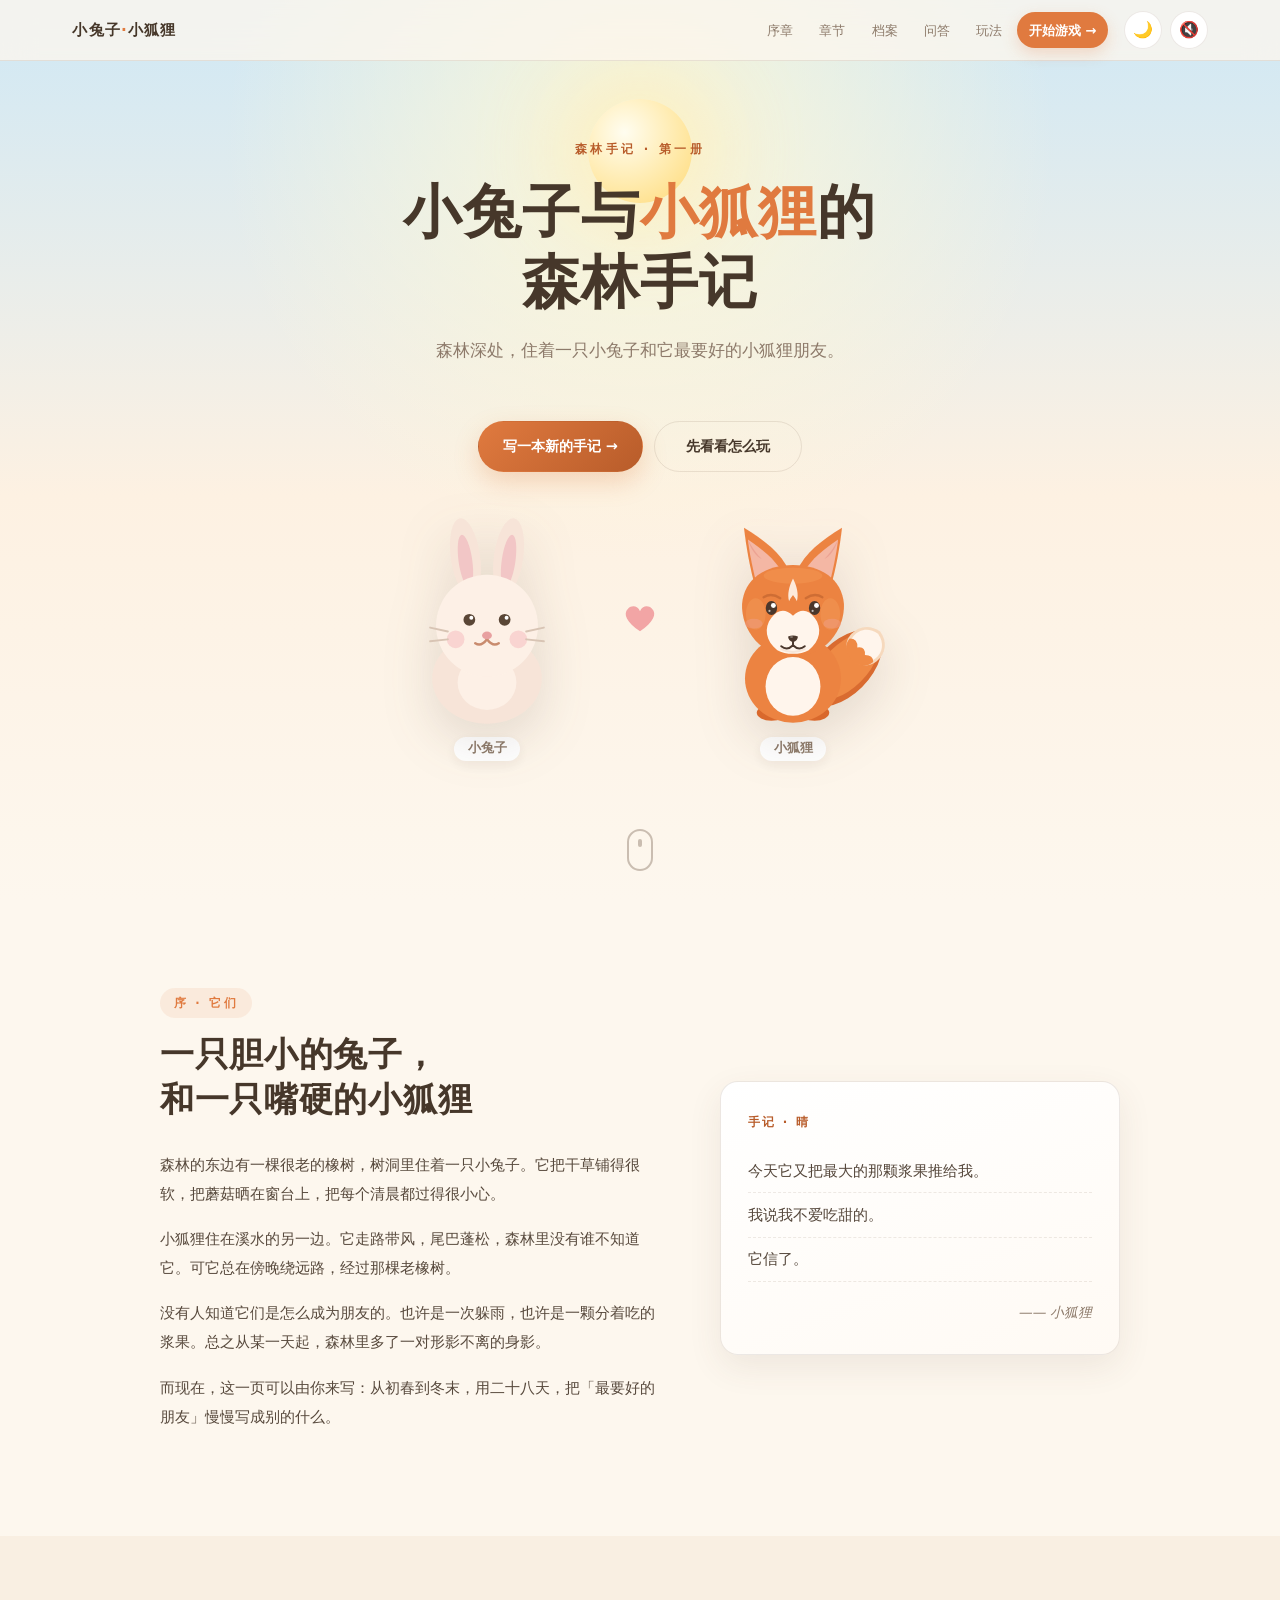
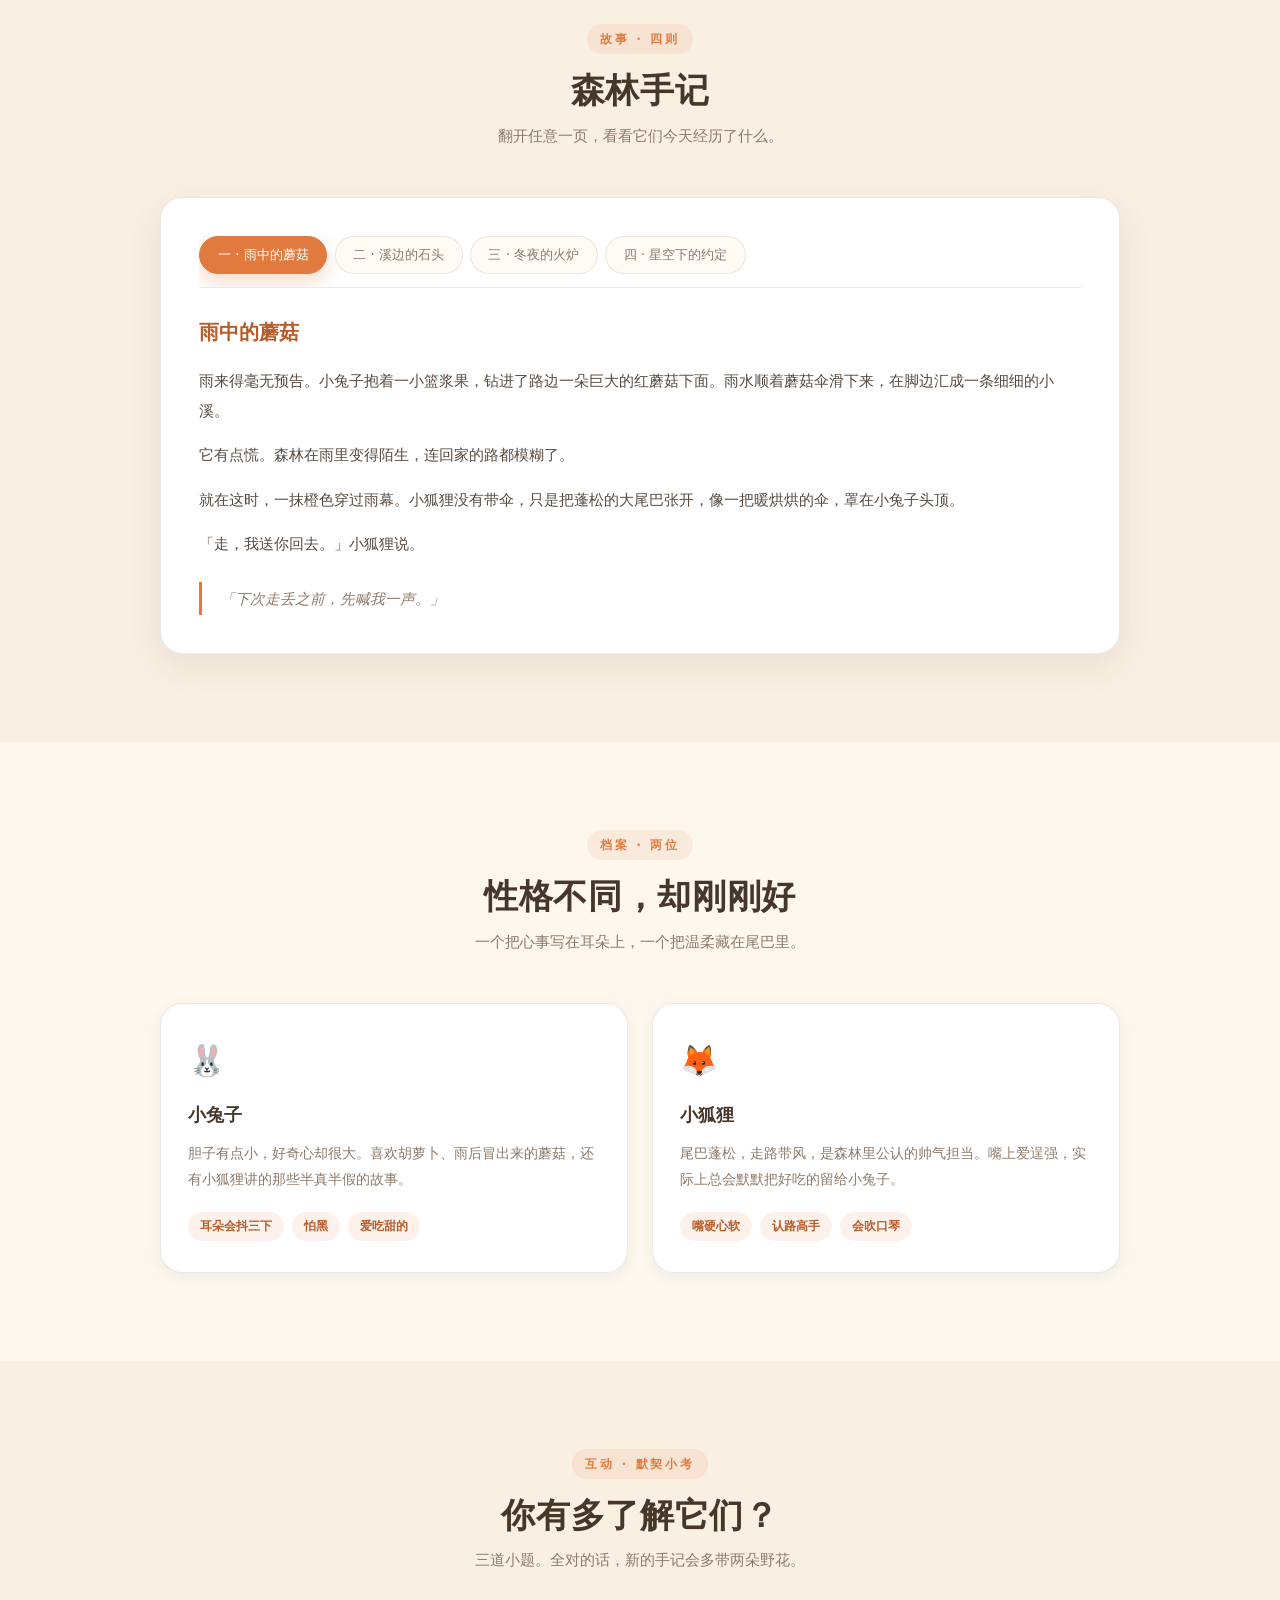
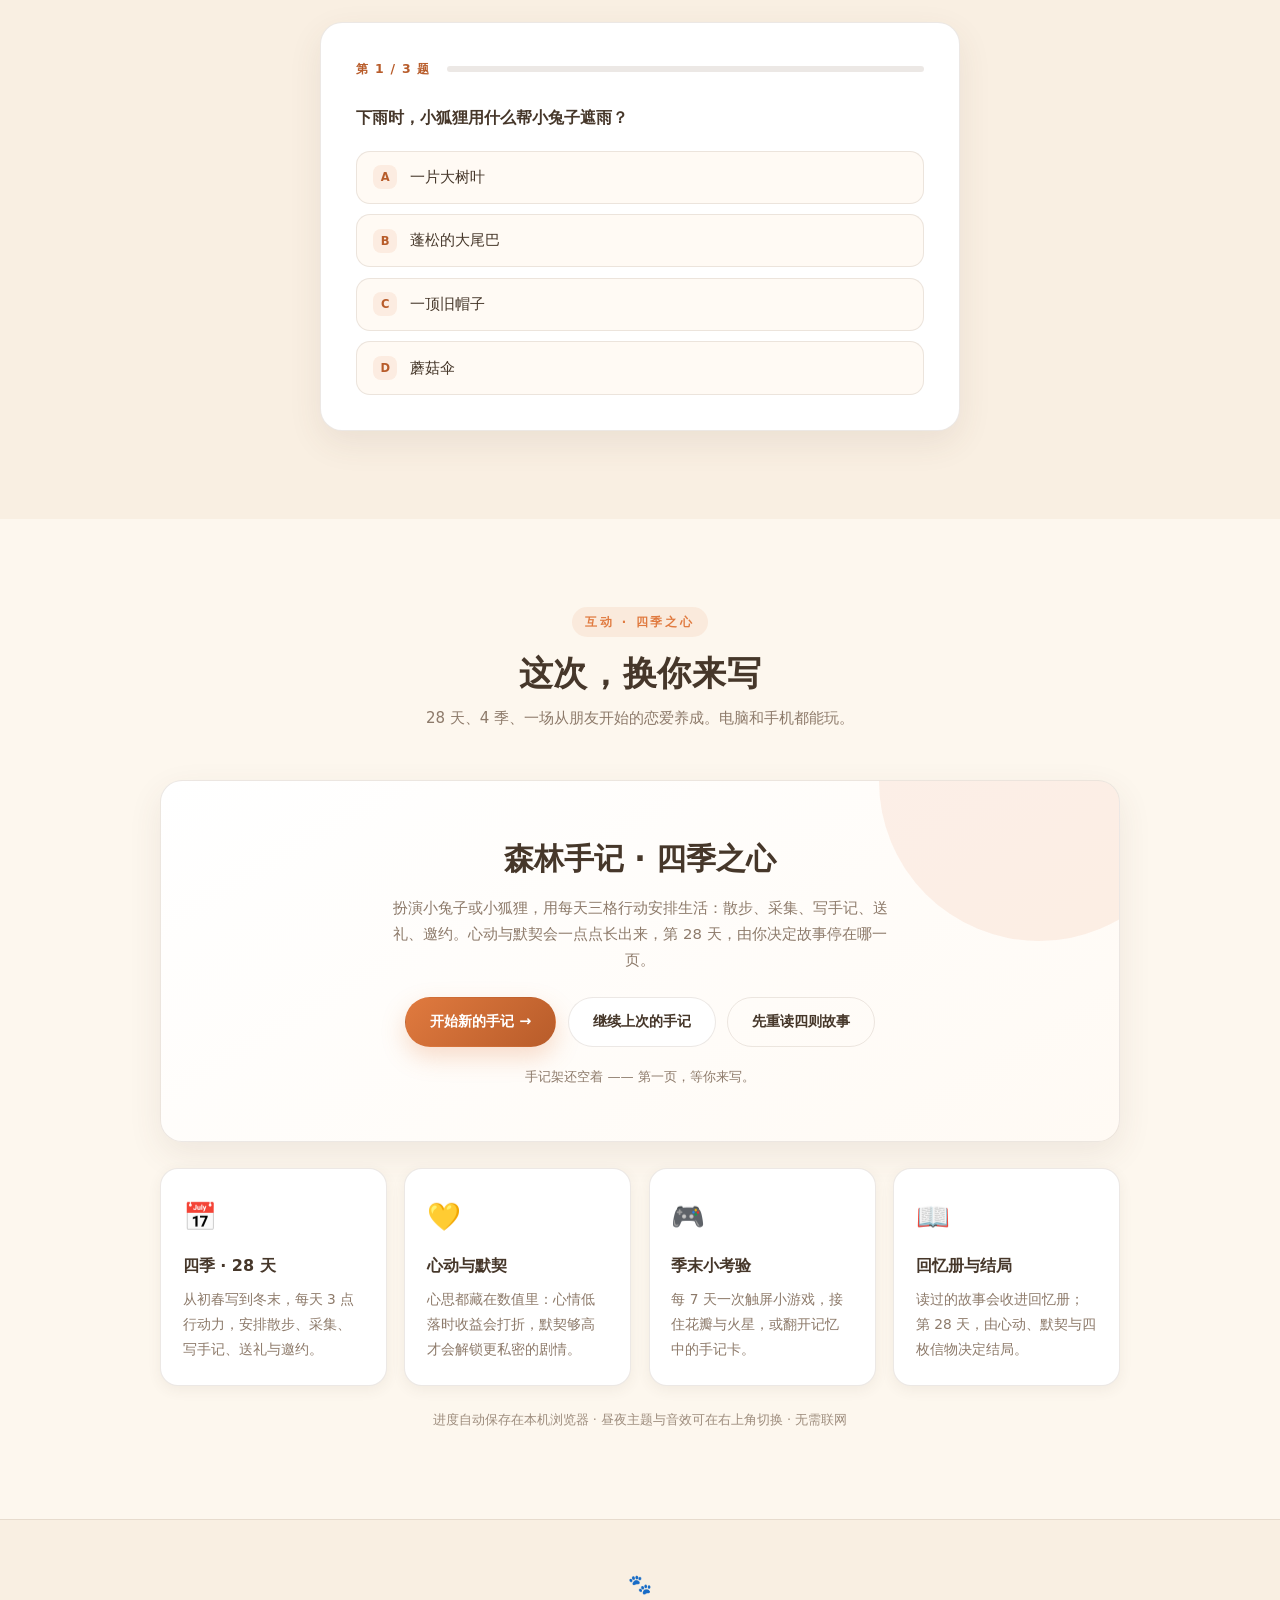
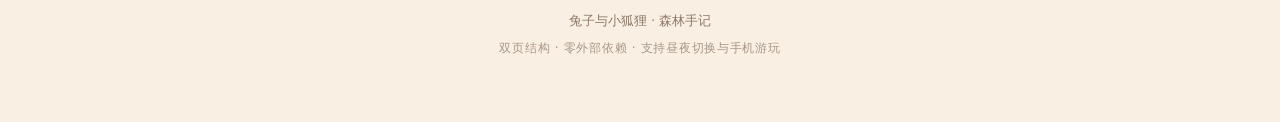
==== index.html @ dafb4b1b "feat: add minigames and site interaction features - Implemented two mini-games: catchGame and memory" ====
﻿<!DOCTYPE html>
<html lang="zh-CN" data-theme="day">
<head>
<meta charset="UTF-8">
<meta name="viewport" content="width=device-width, initial-scale=1.0, viewport-fit=cover">
<meta name="theme-color" content="#fdf7ee">
<link rel="icon" type="image/svg+xml" href="assets/icons/favicon.svg">
<link rel="apple-touch-icon" href="assets/icons/favicon.svg">
<title>小兔子与小狐狸 · 森林手记</title>
<meta property="og:type" content="website">
<meta property="og:title" content="小兔子与小狐狸 · 森林手记">
<meta property="og:description" content="森林深处，住着一只小兔子和它最要好的小狐狸朋友。二十八天，把「最要好的朋友」慢慢写成别的什么。">
<meta property="og:image" content="assets/images/og-share.jpg">
<meta property="og:image:width" content="1000">
<meta property="og:image:height" content="1000">
<meta property="og:site_name" content="兔子与小狐狸 · 森林手记">
<meta name="twitter:card" content="summary_large_image">
<meta name="twitter:title" content="小兔子与小狐狸 · 森林手记">
<meta name="twitter:description" content="森林深处，住着一只小兔子和它最要好的小狐狸朋友。二十八天，把「最要好的朋友」慢慢写成别的什么。">
<meta name="twitter:image" content="assets/images/og-share.jpg">
<script>
  try { document.documentElement.setAttribute("data-theme", localStorage.getItem("bunny-fox-theme") || "day"); } catch (e) {}
  /* 分享图：源码保持相对路径，运行时按当前页面地址补全成绝对 URL，供微信客户端读取 */
  (function () {
    try {
      var abs = new URL("assets/images/og-share.jpg", location.href).href;
      ["meta[property='og:image']", "meta[name='twitter:image']"].forEach(function (sel) {
        var el = document.querySelector(sel);
        if (el) el.setAttribute("content", abs);
      });
    } catch (e) {}
  })();
</script>
<link rel="stylesheet" href="assets/css/theme.css">
<link rel="stylesheet" href="assets/css/site.css">
</head>
<body>

<!-- 微信分享兜底图：客户端可能只取页面第一张图，故保留真实 <img>（仍是相对路径） -->
<img src="assets/images/og-share.jpg" width="300" height="300" alt="" aria-hidden="true"
     style="position:absolute;top:0;left:0;opacity:0;pointer-events:none;z-index:-1">

<!-- 光标光晕 / 滚动进度 / 粒子背景 -->
<div class="cursor-glow" id="cursorGlow" aria-hidden="true"></div>
<div class="scroll-progress" id="scrollProgress" aria-hidden="true"></div>
<canvas id="bgCanvas" aria-hidden="true"></canvas>

<!-- 导航 -->
<nav class="nav">
  <div class="nav-inner">
    <a href="#top" class="brand">小兔子<span class="dot">·</span>小狐狸</a>
    <div class="nav-links">
      <a href="#story">序章</a>
      <a href="#chapters">章节</a>
      <a href="#profiles">档案</a>
      <a href="#quiz">问答</a>
      <a href="#play">玩法</a>
      <a class="nav-cta" href="game.html">开始游戏 →</a>
    </div>
    <a class="btn btn-primary btn-sm nav-mobile-cta" href="game.html">开始游戏</a>
    <div class="nav-tools">
      <button class="icon-btn" id="themeToggle" type="button" aria-label="切换到夜间模式">🌙</button>
      <button class="icon-btn" id="soundToggle" type="button" aria-label="开启音效">🔇</button>
    </div>
  </div>
</nav>

<!-- Hero -->
<header class="hero" id="top">
  <div class="hero-bg" aria-hidden="true"></div>
  <div class="celestial" aria-hidden="true"></div>

  <p class="hero-eyebrow">森林手记 · 第一册</p>
  <h1>小兔子与<em>小狐狸</em>的<br>森林手记</h1>
  <p class="hero-lead" id="heroLead">森林深处，住着一只小兔子和它最要好的小狐狸朋友。</p>

  <div class="hero-actions">
    <a class="btn btn-primary" id="heroStart" href="game.html">写一本新的手记 →</a>
    <a class="btn btn-ghost" href="#play">先看看怎么玩</a>
  </div>

  <div class="hero-friends">
    <button class="char" id="bunnyChar" data-depth="1.1" type="button" aria-label="点击小兔子，听它说句话">
      <span class="char-float char-art"></span>
      <span class="char-tag">小兔子</span>
    </button>

    <div class="heart-sep" id="heartSep" aria-hidden="true"></div>

    <button class="char" id="foxChar" data-depth="1.5" type="button" aria-label="点击小狐狸，听它说句话">
      <span class="char-float char-art"></span>
      <span class="char-tag">小狐狸</span>
    </button>
  </div>

  <a class="scroll-cue" href="#story" aria-label="向下阅读"><span></span></a>
</header>

<!-- 序章 -->
<section id="story">
  <div class="wrap">
    <div class="story-grid">
      <div class="reveal">
        <div class="section-head left">
          <span class="eyebrow">序 · 它们</span>
          <h2>一只胆小的兔子，<br>和一只嘴硬的小狐狸</h2>
        </div>
        <p class="story-p">森林的东边有一棵很老的橡树，树洞里住着一只小兔子。它把干草铺得很软，把蘑菇晒在窗台上，把每个清晨都过得很小心。</p>
        <p class="story-p">小狐狸住在溪水的另一边。它走路带风，尾巴蓬松，森林里没有谁不知道它。可它总在傍晚绕远路，经过那棵老橡树。</p>
        <p class="story-p">没有人知道它们是怎么成为朋友的。也许是一次躲雨，也许是一颗分着吃的浆果。总之从某一天起，森林里多了一对形影不离的身影。</p>
        <p class="story-p">而现在，这一页可以由你来写：从初春到冬末，用二十八天，把「最要好的朋友」慢慢写成别的什么。</p>
      </div>

      <aside class="notebook reveal">
        <p class="nb-date">手记 · 晴</p>
        <p class="nb-line">今天它又把最大的那颗浆果推给我。</p>
        <p class="nb-line">我说我不爱吃甜的。</p>
        <p class="nb-line">它信了。</p>
        <p class="nb-sign">—— 小狐狸</p>
      </aside>
    </div>
  </div>
</section>

<!-- 章节 -->
<section id="chapters" class="alt">
  <div class="wrap">
    <div class="section-head reveal">
      <span class="eyebrow">故事 · 四则</span>
      <h2>森林手记</h2>
      <p>翻开任意一页，看看它们今天经历了什么。</p>
    </div>

    <div class="chapters-panel reveal">
      <div class="tabs" id="chapterTabs" role="tablist" aria-label="章节选择"></div>
      <div class="chapter-body" id="chapterBody"></div>
    </div>
  </div>
</section>

<!-- 档案 -->
<section id="profiles">
  <div class="wrap">
    <div class="section-head reveal">
      <span class="eyebrow">档案 · 两位</span>
      <h2>性格不同，却刚刚好</h2>
      <p>一个把心事写在耳朵上，一个把温柔藏在尾巴里。</p>
    </div>
    <div class="profile-grid" id="profileGrid"></div>
  </div>
</section>

<!-- 问答 -->
<section id="quiz" class="alt">
  <div class="wrap">
    <div class="section-head reveal">
      <span class="eyebrow">互动 · 默契小考</span>
      <h2>你有多了解它们？</h2>
      <p>三道小题。全对的话，新的手记会多带两朵野花。</p>
    </div>

    <div class="quiz-shell reveal">
      <div class="quiz-top">
        <span class="quiz-progress" id="quizProgress">第 1 / 3 题</span>
        <div class="quiz-bar"><div class="quiz-bar-fill" id="quizBarFill"></div></div>
      </div>
      <div id="quizStage"></div>
    </div>
  </div>
</section>

<!-- 玩法 / 游戏入口 -->
<section id="play">
  <div class="wrap play-shell">
    <div class="section-head reveal">
      <span class="eyebrow">互动 · 四季之心</span>
      <h2>这次，换你来写</h2>
      <p>28 天、4 季、一场从朋友开始的恋爱养成。电脑和手机都能玩。</p>
    </div>

    <div class="play-banner reveal">
      <h3>森林手记 · 四季之心</h3>
      <p>扮演小兔子或小狐狸，用每天三格行动安排生活：散步、采集、写手记、送礼、邀约。心动与默契会一点点长出来，第 28 天，由你决定故事停在哪一页。</p>
      <div class="play-btns">
        <a class="btn btn-primary" id="playStartBtn" href="game.html">开始新的手记 →</a>
        <a class="btn" id="playContinueBtn" href="game.html" hidden>继续上次的手记</a>
        <a class="btn btn-ghost" href="#chapters">先重读四则故事</a>
      </div>
      <div class="play-status" id="playStatus">正在查看手记架……</div>
    </div>

    <div class="play-grid" id="playGrid"></div>
    <p class="play-note">进度自动保存在本机浏览器 · 昼夜主题与音效可在右上角切换 · 无需联网</p>
  </div>
</section>

<footer>
  <p class="footer-mark">🐾</p>
  <p>兔子与小狐狸 · 森林手记</p>
  <p class="footer-note">双页结构 · 零外部依赖 · 支持昼夜切换与手机游玩</p>
</footer>

<!-- 对话气泡 -->
<div class="speech-bubble" id="speechBubble" role="status" aria-live="polite"></div>

<script src="assets/js/core.js"></script>
<script src="assets/js/art.js"></script>
<script src="assets/js/data.js"></script>
<script src="assets/js/site.js"></script>
</body>
</html>
---- assets/css/theme.css ----
/* =========================================================
   theme.css · 共享主题层
   昼夜变量 / 基础 / 导航 / 按钮 / 特效层 / 页脚 / 响应式
   ========================================================= */
:root {
  --bg: #fdf7ee;
  --bg-2: #f9efe2;
  --surface: #ffffff;
  --surface-2: #fffaf4;
  --text: #46372a;
  --text-soft: #8d7a6a;
  --accent: #e07a3f;
  --accent-2: #b85c2a;
  --line: rgba(140, 115, 95, .16);
  --glow: rgba(224, 122, 63, .10);
  --shadow-sm: 0 4px 14px rgba(90, 70, 54, .07);
  --shadow: 0 12px 34px rgba(90, 70, 54, .09);
  --nav-bg: rgba(253, 247, 238, .78);
  --radius: 22px;
  --ease: cubic-bezier(.22, 1, .36, 1);
  --heart: #ec8f8f;
  --bond: #c79a4e;
  --mood: #e2a94f;
  --energy: #6faa8d;
  --ok: #5fa84f;
  --bad: #d96a6a;
}
[data-theme="night"] {
  --bg: #12141c;
  --bg-2: #171a24;
  --surface: #1c202c;
  --surface-2: #222736;
  --text: #ece6da;
  --text-soft: #98917f;
  --accent: #f0a468;
  --accent-2: #ffc08c;
  --line: rgba(255, 255, 255, .09);
  --glow: rgba(240, 164, 104, .16);
  --shadow-sm: 0 4px 14px rgba(0, 0, 0, .3);
  --shadow: 0 12px 34px rgba(0, 0, 0, .38);
  --nav-bg: rgba(18, 20, 28, .75);
}

/* ========== 基础 ========== */
* { margin: 0; padding: 0; box-sizing: border-box; }
html { scroll-behavior: smooth; scroll-padding-top: 80px; }
body {
  font-family: "Segoe UI", "PingFang SC", "Microsoft YaHei", system-ui, sans-serif;
  background: var(--bg);
  color: var(--text);
  line-height: 1.75;
  overflow-x: hidden;
  transition: background .6s ease, color .6s ease;
}
img, svg { display: block; }
button { font-family: inherit; }
a { color: inherit; }

/* ========== 特效层 ========== */
.cursor-glow {
  position: fixed; top: 0; left: 0;
  width: 540px; height: 540px;
  margin: -270px 0 0 -270px;
  border-radius: 50%;
  background: radial-gradient(circle, var(--glow) 0%, transparent 65%);
  pointer-events: none; z-index: 1; opacity: 0;
  transition: opacity .5s ease; will-change: transform;
}
body.has-pointer .cursor-glow { opacity: 1; }
.scroll-progress {
  position: fixed; top: 0; left: 0; height: 3px; width: 0%;
  background: linear-gradient(90deg, var(--accent), var(--accent-2));
  z-index: 60; transition: width .1s linear;
}
#bgCanvas {
  position: fixed; inset: 0; width: 100%; height: 100%;
  z-index: 0; pointer-events: none;
}

/* ========== 导航 ========== */
.nav {
  position: fixed; top: 0; left: 0; right: 0; z-index: 50;
  background: var(--nav-bg);
  -webkit-backdrop-filter: blur(16px);
  backdrop-filter: blur(16px);
  border-bottom: 1px solid var(--line);
  transition: background .6s ease, border-color .6s ease;
}
.nav-inner {
  max-width: 1180px; margin: 0 auto; padding: .7rem 1.4rem;
  display: flex; align-items: center; gap: 1rem;
}
.brand {
  font-weight: 800; font-size: .95rem; letter-spacing: .08em;
  color: var(--text); text-decoration: none; white-space: nowrap;
}
.brand .dot { color: var(--accent); }
.nav-links { display: flex; gap: .15rem; margin-left: auto; align-items: center; }
.nav-links a {
  color: var(--text-soft); text-decoration: none; font-size: .83rem;
  padding: .4rem .75rem; border-radius: 999px;
  transition: color .25s, background .25s; white-space: nowrap;
}
.nav-links a:hover { color: var(--accent); background: var(--glow); }
.nav-links a.nav-cta {
  color: #fff; background: var(--accent); font-weight: 700;
  box-shadow: 0 6px 16px rgba(224, 122, 63, .24);
}
.nav-links a.nav-cta:hover { background: var(--accent-2); color: #fff; }
.nav-tools { display: flex; gap: .45rem; }
.icon-btn {
  width: 38px; height: 38px; display: grid; place-items: center;
  border-radius: 50%; border: 1px solid var(--line);
  background: var(--surface); cursor: pointer; font-size: 1rem; line-height: 1;
  transition: transform .25s var(--ease), border-color .25s, background .25s;
}
.icon-btn:hover { transform: translateY(-2px) rotate(8deg); border-color: var(--accent); }
.icon-btn:active { transform: scale(.92); }

/* ========== 通用按钮 ========== */
.btn {
  display: inline-flex; align-items: center; justify-content: center; gap: .5rem;
  padding: .72rem 1.5rem; border-radius: 999px;
  border: 1px solid var(--line); background: var(--surface); color: var(--text);
  font-size: .9rem; font-weight: 700; text-decoration: none; cursor: pointer;
  transition: transform .25s var(--ease), box-shadow .25s, background .25s, border-color .25s;
}
.btn:hover { transform: translateY(-2px); border-color: var(--accent); box-shadow: var(--shadow-sm); }
.btn:active { transform: scale(.97); }
.btn:disabled { opacity: .45; cursor: not-allowed; transform: none; box-shadow: none; }
.btn-primary {
  background: linear-gradient(135deg, var(--accent), var(--accent-2));
  color: #fff; border-color: transparent;
  box-shadow: 0 10px 24px rgba(224, 122, 63, .26);
}
.btn-primary:hover { box-shadow: 0 14px 30px rgba(224, 122, 63, .36); }
.btn-ghost { background: transparent; }
.btn-sm { padding: .48rem 1.05rem; font-size: .8rem; }
.btn-block { width: 100%; }

/* ========== 通用区块 ========== */
section {
  position: relative; z-index: 2; padding: 5.5rem 1.5rem;
  background: var(--bg); transition: background .6s ease;
}
section.alt { background: var(--bg-2); }
.wrap { max-width: 960px; margin: 0 auto; }
.section-head { text-align: center; margin-bottom: 3rem; }
.section-head.left { text-align: left; margin-bottom: 1.8rem; }
.section-head.left p { margin: 0; }
.eyebrow {
  display: inline-block; font-size: .72rem; letter-spacing: .24em;
  text-transform: uppercase; color: var(--accent);
  padding: .3rem .85rem; border-radius: 999px;
  background: var(--glow); margin-bottom: .9rem; font-weight: 700;
}
.section-head h2 {
  font-size: clamp(1.5rem, 4.2vw, 2.15rem); font-weight: 800;
  letter-spacing: .02em; line-height: 1.3; margin-bottom: .6rem;
}
.section-head p { color: var(--text-soft); font-size: .94rem; max-width: 560px; margin: 0 auto; }

/* ========== 滚动渐显 ========== */
.reveal { opacity: 0; transform: translateY(30px); transition: opacity .85s var(--ease), transform .85s var(--ease); }
.reveal.is-visible { opacity: 1; transform: translateY(0); }
@keyframes fadeUp { from { opacity: 0; transform: translateY(16px); } to { opacity: 1; transform: translateY(0); } }

/* ========== 对话气泡 ========== */
.speech-bubble {
  position: fixed; z-index: 80; width: max-content; max-width: 250px; padding: .7rem 1rem;
  background: var(--surface); color: var(--text); border: 1px solid var(--line);
  border-radius: 16px; box-shadow: var(--shadow); font-size: .86rem; line-height: 1.55;
  opacity: 0; transform: translate(-50%, -100%) scale(.9); transform-origin: bottom center;
  pointer-events: none; transition: opacity .25s ease, transform .32s var(--ease);
  --arrow: 0px;
}
.speech-bubble.show { opacity: 1; transform: translate(-50%, -100%) scale(1); }
.speech-bubble::after {
  content: ""; position: absolute; bottom: -7px; left: calc(50% + var(--arrow, 0px));
  width: 14px; height: 14px; margin-left: -7px; background: var(--surface);
  border-right: 1px solid var(--line); border-bottom: 1px solid var(--line);
  transform: rotate(45deg);
}

/* ========== 轻提示 ========== */
.toast {
  position: fixed; left: 50%; bottom: 5.6rem; z-index: 120;
  transform: translate(-50%, 12px); max-width: min(90vw, 460px);
  padding: .7rem 1.2rem; border-radius: 999px;
  background: var(--surface); color: var(--text);
  border: 1px solid var(--line); box-shadow: var(--shadow);
  font-size: .85rem; text-align: center; opacity: 0; pointer-events: none;
  transition: opacity .3s ease, transform .35s var(--ease);
}
.toast.show { opacity: 1; transform: translate(-50%, 0); }
.toast.good { border-color: var(--ok); }
.toast.warn { border-color: var(--bad); }

/* ========== 页脚 ========== */
footer {
  position: relative; z-index: 2; text-align: center;
  padding: 3rem 1.5rem 4rem; border-top: 1px solid var(--line);
  background: var(--bg-2); color: var(--text-soft); font-size: .8rem;
  transition: background .6s ease;
}
.footer-mark { font-size: 1.2rem; margin-bottom: .5rem; }
.footer-note { margin-top: .35rem; font-size: .74rem; opacity: .75; letter-spacing: .06em; }

/* ========== 响应式 ========== */
@media (max-width: 640px) {
  .nav-links { display: none; }
  .nav-inner { justify-content: space-between; gap: .5rem; padding: .6rem 1rem; }
  .brand { margin-right: auto; }
  .nav-tools { gap: .35rem; }
  .icon-btn { width: 34px; height: 34px; font-size: .9rem; }
  section { padding: 4rem 1.15rem; }
  .toast { bottom: 6.4rem; }
}

/* ========== 减少动态 ========== */
@media (prefers-reduced-motion: reduce) {
  *, *::before, *::after {
    animation-duration: .01ms !important; animation-iteration-count: 1 !important;
    transition-duration: .01ms !important; scroll-behavior: auto !important;
  }
  .reveal { opacity: 1; transform: none; }
}
---- assets/css/site.css ----
/* =========================================================
   site.css · 首页（index.html）
   Hero / 序章 / 章节 / 档案 / 问答 / 玩法入口
   ========================================================= */

/* ========== Hero ========== */
.hero {
  position: relative; z-index: 2;
  min-height: 100vh; min-height: 100svh;
  display: flex; flex-direction: column; align-items: center; justify-content: center;
  text-align: center; padding: 7rem 1.5rem 5rem; overflow: hidden;
}
.hero-bg {
  position: absolute; inset: 0; z-index: -1;
  background:
    radial-gradient(circle at 50% 16%, rgba(255, 248, 214, .9), transparent 42%),
    linear-gradient(180deg, #cfe8f5 0%, #fdf1e2 55%, var(--bg) 100%);
  transition: background .8s ease;
}
[data-theme="night"] .hero-bg {
  background:
    radial-gradient(circle at 50% 10%, rgba(120, 140, 200, .22), transparent 50%),
    linear-gradient(180deg, #1a1e2e 0%, #12141c 72%);
}
.celestial {
  position: absolute; top: 11%; left: 50%;
  width: 104px; height: 104px; margin-left: -52px; border-radius: 50%;
  background: radial-gradient(circle at 35% 32%, #fffdf0, #ffe9a8 58%, #ffd976);
  box-shadow: 0 0 80px 30px rgba(255, 233, 168, .45);
  z-index: 0; transition: background .8s ease, box-shadow .8s ease;
  animation: breathe 7s ease-in-out infinite;
}
[data-theme="night"] .celestial {
  background: radial-gradient(circle at 38% 32%, #f4f6ff, #c9d2ea 55%, #a7b3d4);
  box-shadow: 0 0 60px 18px rgba(180, 200, 255, .25);
}
@keyframes breathe { 0%, 100% { transform: scale(1); } 50% { transform: scale(1.07); } }

.hero-eyebrow {
  position: relative; z-index: 2; font-size: .74rem; letter-spacing: .28em;
  text-transform: uppercase; color: var(--accent-2); font-weight: 700; margin-bottom: 1.1rem;
}
.hero h1 {
  position: relative; z-index: 2;
  font-size: clamp(2rem, 6.2vw, 3.6rem); font-weight: 800;
  line-height: 1.22; letter-spacing: .02em; margin-bottom: 1.1rem;
}
.hero h1 em { font-style: normal; color: var(--accent); position: relative; }
.hero-lead {
  position: relative; z-index: 2; max-width: 560px;
  font-size: clamp(.92rem, 2.4vw, 1.05rem); color: var(--text-soft);
  margin-bottom: 2rem; min-height: 3.2em; transition: opacity .5s ease;
}
.hero-actions {
  position: relative; z-index: 3; display: flex; gap: .7rem;
  flex-wrap: wrap; justify-content: center; margin-bottom: 2.4rem;
  width: 100%; max-width: 430px;
}
.hero-actions .btn { min-width: 148px; }

.hero-friends {
  position: relative; z-index: 2; display: flex; align-items: flex-end;
  justify-content: center; gap: clamp(.4rem, 3.5vw, 2.2rem); margin-bottom: 2rem;
}
.char {
  border: none; background: none; padding: 0; cursor: pointer;
  display: flex; flex-direction: column; align-items: center; gap: .7rem;
  will-change: transform;
}
.char svg {
  width: clamp(126px, 24vw, 196px); height: auto;
  filter: drop-shadow(0 16px 26px rgba(90, 70, 54, .16));
  transition: transform .4s var(--ease);
}
[data-theme="night"] .char svg { filter: drop-shadow(0 16px 30px rgba(0, 0, 0, .55)); }
.char-float { display: block; animation: bob 5.2s ease-in-out infinite; }
.char[data-depth="1.5"] .char-float { animation-delay: -2.6s; }
.char:hover .char-float { animation-play-state: paused; }
.char:hover svg { transform: scale(1.05) rotate(-1.5deg); }
.char:active svg { transform: scale(.97); }
.char-tag {
  font-size: .8rem; font-weight: 600; color: var(--text-soft);
  padding: .22rem .85rem; border-radius: 999px; background: var(--surface);
  box-shadow: var(--shadow-sm); transition: color .25s, transform .25s;
}
.char:hover .char-tag { color: var(--accent); transform: translateY(-2px); }
@keyframes bob { 0%, 100% { transform: translateY(0); } 50% { transform: translateY(-10px); } }

.heart-sep { align-self: center; flex: 0 0 auto; margin-bottom: 2.2rem; animation: heartbeat 2.2s ease-in-out infinite; }
@keyframes heartbeat { 0%, 100% { transform: scale(1); } 50% { transform: scale(1.14); } }

.scroll-cue {
  position: absolute; bottom: 1.8rem; left: 50%; transform: translateX(-50%);
  width: 26px; height: 42px; border: 2px solid var(--text-soft);
  border-radius: 999px; opacity: .45; z-index: 2;
}
.scroll-cue span {
  position: absolute; top: 8px; left: 50%;
  width: 4px; height: 8px; margin-left: -2px; border-radius: 2px;
  background: var(--text-soft); animation: scrollDot 1.8s ease-in-out infinite;
}
@keyframes scrollDot {
  0% { transform: translateY(0); opacity: 1; }
  70% { transform: translateY(13px); opacity: 0; }
  100% { transform: translateY(0); opacity: 0; }
}

/* ========== 序章 ========== */
.story-grid { display: grid; grid-template-columns: 1.12fr .88fr; gap: 3.2rem; align-items: center; }
.story-p { color: var(--text); opacity: .9; margin-bottom: 1rem; font-size: .96rem; line-height: 1.9; }
.notebook {
  background: linear-gradient(160deg, var(--surface), var(--surface-2));
  border-radius: 18px; padding: 1.9rem 1.7rem; border: 1px solid var(--line);
  box-shadow: var(--shadow); transform: rotate(-1.6deg); transition: transform .5s var(--ease);
}
.notebook:hover { transform: rotate(0deg) translateY(-4px); }
.nb-date { font-size: .74rem; letter-spacing: .18em; color: var(--accent-2); font-weight: 700; margin-bottom: 1rem; }
.nb-line { padding: .55rem 0; border-bottom: 1px dashed var(--line); font-size: .92rem; color: var(--text); opacity: .92; }
.nb-sign { margin-top: 1.1rem; text-align: right; font-size: .86rem; color: var(--text-soft); font-style: italic; }

/* ========== 章节 ========== */
.chapters-panel {
  background: var(--surface); border: 1px solid var(--line);
  border-radius: var(--radius); box-shadow: var(--shadow); padding: clamp(1.3rem, 3.4vw, 2.4rem);
}
.tabs { display: flex; gap: .45rem; overflow-x: auto; padding-bottom: .8rem; margin-bottom: 1.8rem; scrollbar-width: none; border-bottom: 1px solid var(--line); }
.tabs::-webkit-scrollbar { display: none; }
.tab {
  flex: 0 0 auto; border: 1px solid var(--line); background: var(--surface-2);
  color: var(--text-soft); padding: .55rem 1.1rem; border-radius: 999px;
  font-size: .84rem; cursor: pointer; white-space: nowrap; transition: all .28s var(--ease);
}
.tab:hover { color: var(--accent); border-color: var(--accent); }
.tab.is-active { background: var(--accent); border-color: var(--accent); color: #fff; box-shadow: 0 8px 20px rgba(224, 122, 63, .28); }
.chapter { display: none; }
.chapter.is-active { display: block; animation: fadeUp .55s var(--ease); }
.chapter h3 { font-size: 1.24rem; font-weight: 800; color: var(--accent-2); margin-bottom: 1rem; }
.chapter p { font-size: .96rem; line-height: 1.95; margin-bottom: .9rem; opacity: .9; }
.chapter blockquote { margin-top: 1.4rem; padding: .2rem 0 .2rem 1.1rem; border-left: 3px solid var(--accent); color: var(--text-soft); font-style: italic; font-size: .92rem; }

/* ========== 档案 ========== */
.profile-grid { display: grid; grid-template-columns: repeat(auto-fit, minmax(260px, 1fr)); gap: 1.5rem; }
.profile-card {
  position: relative; overflow: hidden; background: var(--surface);
  border: 1px solid var(--line); border-radius: var(--radius); padding: 1.9rem 1.7rem;
  box-shadow: var(--shadow-sm); transition: transform .38s var(--ease), box-shadow .38s var(--ease);
}
.profile-card::before {
  content: ""; position: absolute; top: 0; left: 0; right: 0; height: 4px;
  background: linear-gradient(90deg, var(--accent), var(--accent-2));
  transform: scaleX(0); transform-origin: left; transition: transform .45s var(--ease);
}
.profile-card:hover { transform: translateY(-7px); box-shadow: var(--shadow); }
.profile-card:hover::before { transform: scaleX(1); }
.profile-emoji { font-size: 1.9rem; margin-bottom: .7rem; }
.profile-card h3 { font-size: 1.12rem; font-weight: 800; margin-bottom: .6rem; }
.profile-desc { font-size: .9rem; color: var(--text-soft); line-height: 1.85; }
.traits { list-style: none; display: flex; flex-wrap: wrap; gap: .5rem; margin-top: 1.2rem; }
.traits li { font-size: .76rem; padding: .25rem .75rem; border-radius: 999px; background: var(--glow); color: var(--accent-2); font-weight: 600; }

/* ========== 问答 ========== */
.quiz-shell {
  max-width: 640px; margin: 0 auto; background: var(--surface);
  border: 1px solid var(--line); border-radius: var(--radius);
  box-shadow: var(--shadow); padding: clamp(1.4rem, 3.6vw, 2.2rem);
}
.quiz-top { display: flex; align-items: center; gap: 1rem; margin-bottom: 1.6rem; }
.quiz-progress { flex: 0 0 auto; font-size: .78rem; letter-spacing: .1em; color: var(--accent-2); font-weight: 700; }
.quiz-bar { flex: 1; height: 6px; border-radius: 999px; background: var(--line); overflow: hidden; }
.quiz-bar-fill { height: 100%; width: 0%; border-radius: 999px; background: linear-gradient(90deg, var(--accent), var(--accent-2)); transition: width .5s var(--ease); }
.q-text { font-size: 1.02rem; font-weight: 700; margin-bottom: 1.2rem; line-height: 1.6; }
.q-options { display: flex; flex-direction: column; gap: .65rem; }
.q-option {
  display: flex; align-items: center; gap: .8rem; width: 100%; text-align: left;
  padding: .85rem 1rem; border-radius: 14px; border: 1px solid var(--line);
  background: var(--surface-2); color: var(--text); font-size: .92rem;
  cursor: pointer; transition: all .22s var(--ease);
}
.q-option:hover:not(:disabled) { border-color: var(--accent); background: var(--glow); transform: translateX(4px); }
.q-option:disabled { cursor: default; }
.q-key { flex: 0 0 auto; width: 24px; height: 24px; display: grid; place-items: center; border-radius: 8px; background: var(--glow); color: var(--accent-2); font-size: .72rem; font-weight: 800; }
.q-option.is-correct { border-color: #5fa84f; background: rgba(95, 168, 79, .13); }
.q-option.is-correct .q-key { background: rgba(95, 168, 79, .22); color: #4a8a3c; }
.q-option.is-wrong { border-color: #d96a6a; background: rgba(217, 106, 106, .1); }
.q-option.is-wrong .q-key { background: rgba(217, 106, 106, .2); color: #b04a4a; }
.q-feedback { margin-top: 1rem; padding: .8rem 1rem; border-radius: 12px; background: var(--glow); color: var(--text-soft); font-size: .86rem; line-height: 1.7; animation: fadeUp .4s var(--ease); }
.q-next { margin-top: 1.2rem; border: none; background: var(--accent); color: #fff; padding: .65rem 1.6rem; border-radius: 999px; font-size: .88rem; font-weight: 600; cursor: pointer; transition: background .25s, transform .12s; }
.q-next:hover { background: var(--accent-2); }
.q-next:active { transform: scale(.96); }
.quiz-result { text-align: center; padding: 1rem 0 .4rem; animation: fadeUp .5s var(--ease); }
.quiz-score { font-size: clamp(2.4rem, 8vw, 3.4rem); font-weight: 800; color: var(--accent); line-height: 1; margin-bottom: .8rem; }
.quiz-msg { color: var(--text-soft); font-size: .94rem; margin-bottom: .4rem; }
.quiz-reward { display: inline-block; margin-top: 1rem; padding: .5rem 1rem; border-radius: 999px; background: var(--glow); color: var(--accent-2); font-size: .82rem; font-weight: 700; }

/* 移动端导航里的游戏入口（桌面隐藏） */
.nav-mobile-cta { display: none; }

/* ========== 玩法 / 游戏入口 ========== */
.play-shell { max-width: 960px; margin: 0 auto; }
.play-banner {
  position: relative; overflow: hidden; text-align: center;
  background: linear-gradient(150deg, var(--surface), var(--surface-2));
  border: 1px solid var(--line); border-radius: var(--radius);
  box-shadow: var(--shadow); padding: clamp(2rem, 5vw, 3.2rem) 1.6rem;
  margin-bottom: 1.6rem;
}
.play-banner::before {
  content: ""; position: absolute; width: 320px; height: 320px; top: -160px; right: -80px;
  border-radius: 50%; background: var(--glow); pointer-events: none;
}
.play-banner h3 { position: relative; font-size: clamp(1.35rem, 3.6vw, 1.9rem); font-weight: 800; margin-bottom: .6rem; }
.play-banner p { position: relative; color: var(--text-soft); font-size: .93rem; max-width: 520px; margin: 0 auto 1.5rem; }
.play-btns { position: relative; display: flex; flex-wrap: wrap; gap: .7rem; justify-content: center; }
.play-status {
  position: relative; display: inline-flex; align-items: center; gap: .5rem; flex-wrap: wrap; justify-content: center;
  margin-top: 1.2rem; font-size: .82rem; color: var(--text-soft);
}
.play-status strong { color: var(--accent-2); }
.play-grid { display: grid; grid-template-columns: repeat(auto-fit, minmax(210px, 1fr)); gap: 1.1rem; }
.play-card {
  background: var(--surface); border: 1px solid var(--line); border-radius: 18px;
  padding: 1.5rem 1.35rem; box-shadow: var(--shadow-sm);
  transition: transform .35s var(--ease), box-shadow .35s var(--ease);
}
.play-card:hover { transform: translateY(-6px); box-shadow: var(--shadow); }
.play-card .pc-icon { font-size: 1.7rem; margin-bottom: .7rem; }
.play-card h4 { font-size: 1rem; font-weight: 800; margin-bottom: .45rem; }
.play-card p { font-size: .86rem; color: var(--text-soft); line-height: 1.8; }
.play-note { margin-top: 1.4rem; text-align: center; font-size: .8rem; color: var(--text-soft); opacity: .85; }

/* ========== 响应式 ========== */
@media (max-width: 780px) { .story-grid { grid-template-columns: 1fr; gap: 2.2rem; } }
@media (max-width: 640px) {
  .hero { padding-top: 6.4rem; }
  .celestial { width: 78px; height: 78px; margin-left: -39px; }
  .heart-sep { margin-bottom: 1.6rem; }
  .hero-actions { margin-bottom: 1.8rem; gap: .5rem; }
  .hero-actions .btn { min-width: 0; flex: 1 1 auto; padding: .68rem 1rem; font-size: .84rem; white-space: nowrap; }
  .notebook { transform: none; }
  .nav-mobile-cta { display: inline-flex; padding: .42rem .9rem; }
}
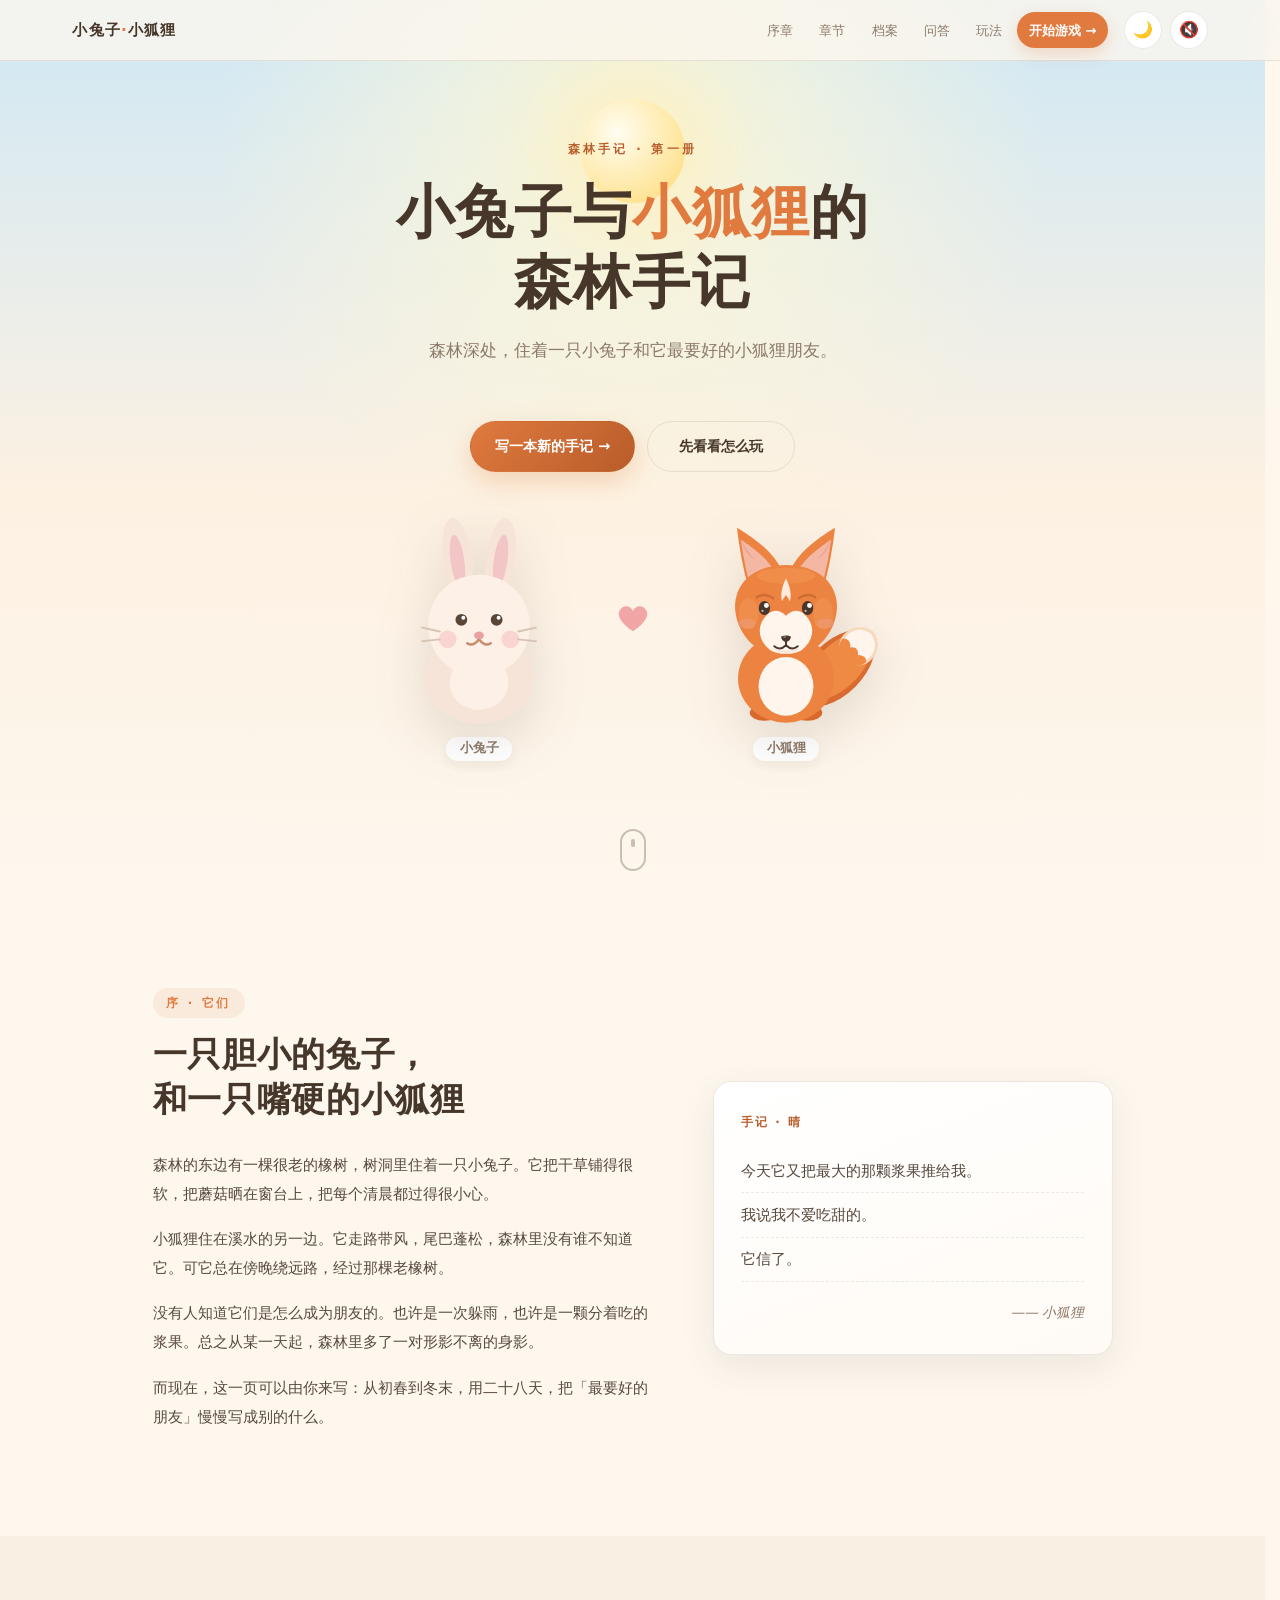
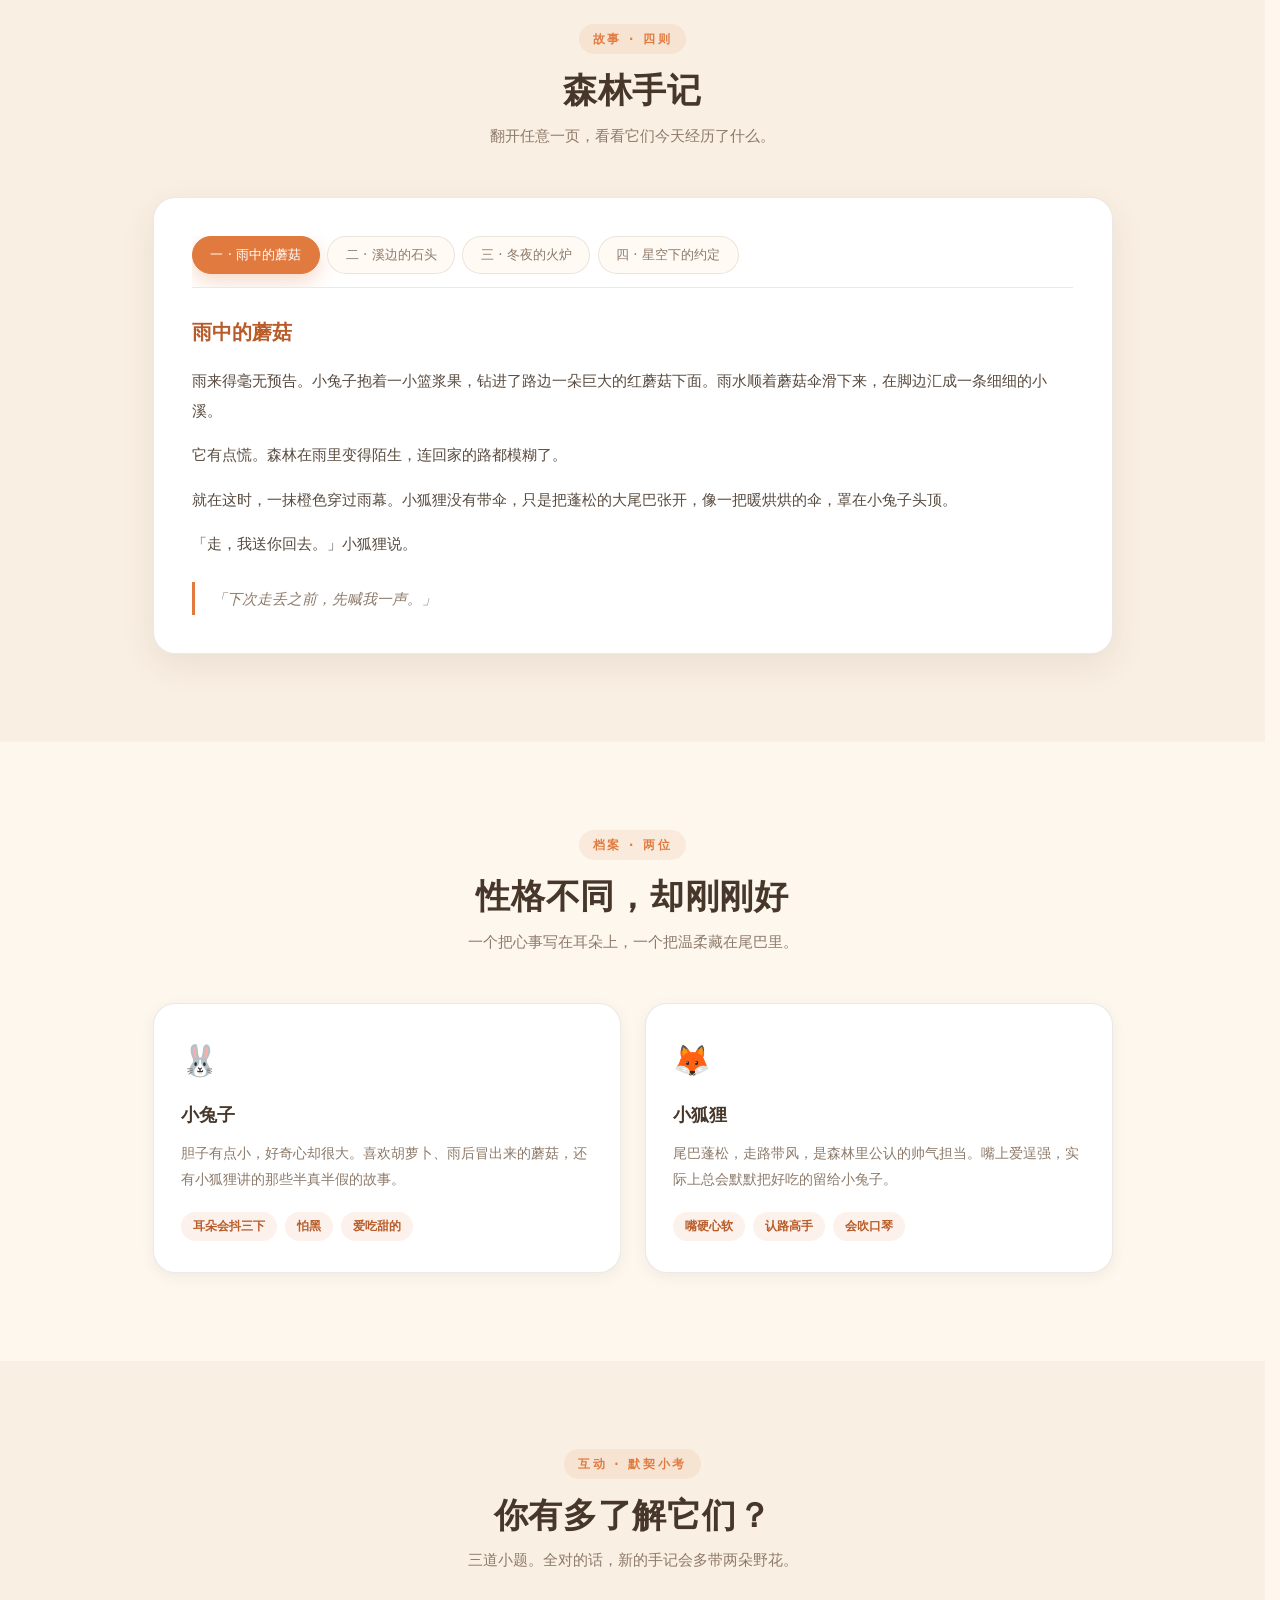
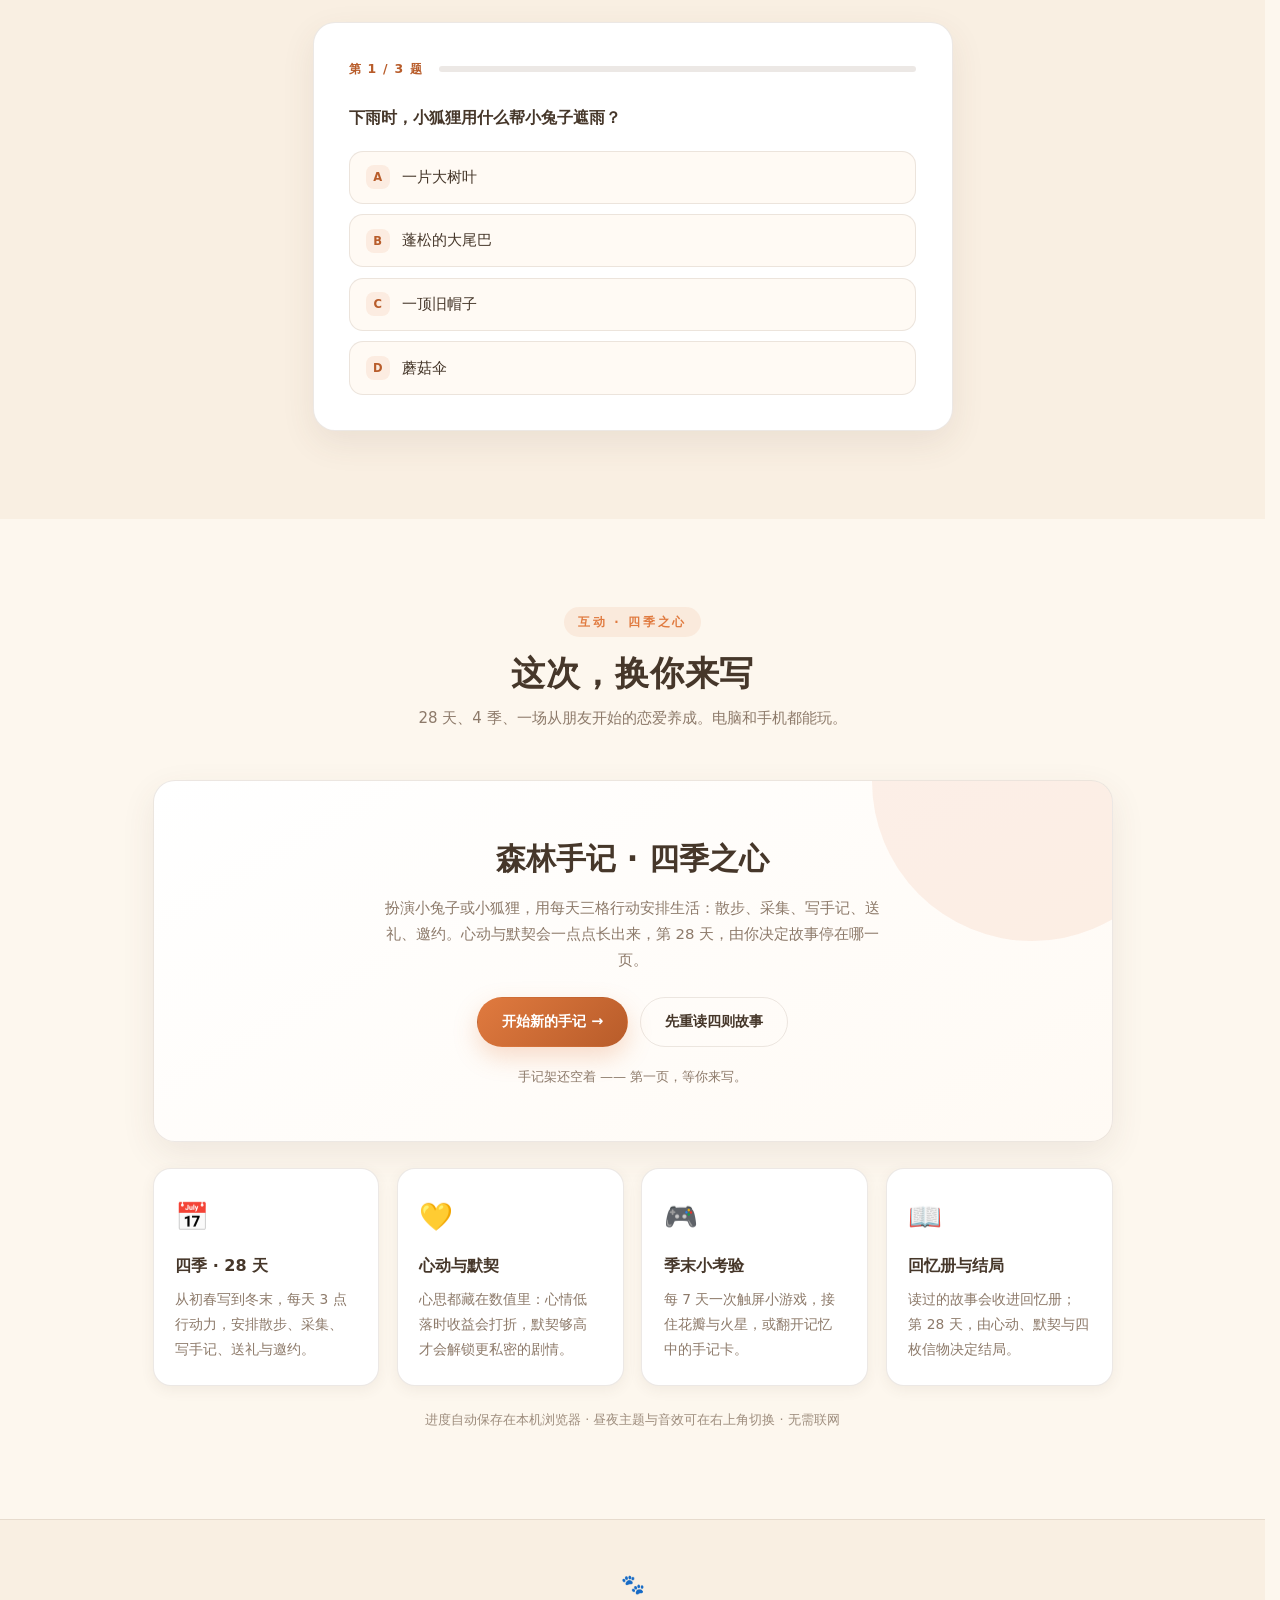
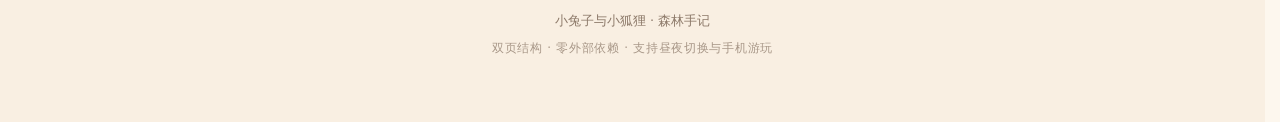
==== commit 2df5c53c: "feat: implement new game request handling and overlay focus management - Added functions to handle n" ====
--- a/index.html
+++ b/index.html
@@ -2,6 +2,7 @@
 <html lang="zh-CN" data-theme="day">
 <head>
 <meta charset="UTF-8">
+<meta http-equiv="Cache-Control" content="no-cache, must-revalidate">
 <meta name="viewport" content="width=device-width, initial-scale=1.0, viewport-fit=cover">
 <meta name="theme-color" content="#fdf7ee">
 <link rel="icon" type="image/svg+xml" href="assets/icons/favicon.svg">
@@ -75,7 +76,7 @@
   <p class="hero-lead" id="heroLead">森林深处，住着一只小兔子和它最要好的小狐狸朋友。</p>
 
   <div class="hero-actions">
-    <a class="btn btn-primary" id="heroStart" href="game.html">写一本新的手记 →</a>
+    <a class="btn btn-primary" id="heroStart" href="game.html?new=1">写一本新的手记 →</a>
     <a class="btn btn-ghost" href="#play">先看看怎么玩</a>
   </div>
 
@@ -182,7 +183,7 @@
       <h3>森林手记 · 四季之心</h3>
       <p>扮演小兔子或小狐狸，用每天三格行动安排生活：散步、采集、写手记、送礼、邀约。心动与默契会一点点长出来，第 28 天，由你决定故事停在哪一页。</p>
       <div class="play-btns">
-        <a class="btn btn-primary" id="playStartBtn" href="game.html">开始新的手记 →</a>
+        <a class="btn btn-primary" id="playStartBtn" href="game.html?new=1">开始新的手记 →</a>
         <a class="btn" id="playContinueBtn" href="game.html" hidden>继续上次的手记</a>
         <a class="btn btn-ghost" href="#chapters">先重读四则故事</a>
       </div>
@@ -196,7 +197,7 @@
 
 <footer>
   <p class="footer-mark">🐾</p>
-  <p>兔子与小狐狸 · 森林手记</p>
+  <p>小兔子与小狐狸 · 森林手记</p>
   <p class="footer-note">双页结构 · 零外部依赖 · 支持昼夜切换与手机游玩</p>
 </footer>
 
@@ -207,6 +208,13 @@
 <script src="assets/js/art.js"></script>
 <script src="assets/js/data.js"></script>
 <script src="assets/js/site.js"></script>
+<script>
+  if ('serviceWorker' in navigator) {
+    navigator.serviceWorker.register('./sw.js').catch((e) => {
+      console.log('Service Worker 注册失败:', e);
+    });
+  }
+</script>
 </body>
 </html>
 
--- a/assets/css/theme.css
+++ b/assets/css/theme.css
@@ -24,6 +24,7 @@
   --energy: #6faa8d;
   --ok: #5fa84f;
   --bad: #d96a6a;
+  --on-accent: #ffffff;
 }
 [data-theme="night"] {
   --bg: #12141c;
@@ -39,11 +40,12 @@
   --shadow-sm: 0 4px 14px rgba(0, 0, 0, .3);
   --shadow: 0 12px 34px rgba(0, 0, 0, .38);
   --nav-bg: rgba(18, 20, 28, .75);
+  --on-accent: #2b1a0d;
 }
 
 /* ========== 基础 ========== */
 * { margin: 0; padding: 0; box-sizing: border-box; }
-html { scroll-behavior: smooth; scroll-padding-top: 80px; }
+html { scroll-behavior: smooth; scroll-padding-top: 80px; scrollbar-gutter: stable; }
 body {
   font-family: "Segoe UI", "PingFang SC", "Microsoft YaHei", system-ui, sans-serif;
   background: var(--bg);
@@ -55,6 +57,8 @@
 img, svg { display: block; }
 button { font-family: inherit; }
 a { color: inherit; }
+/* .btn 等组件的 display 会覆盖浏览器默认的 [hidden]{display:none}，这里补一条兜底 */
+[hidden] { display: none !important; }
 
 /* ========== 特效层 ========== */
 .cursor-glow {
@@ -103,10 +107,10 @@
 }
 .nav-links a:hover { color: var(--accent); background: var(--glow); }
 .nav-links a.nav-cta {
-  color: #fff; background: var(--accent); font-weight: 700;
+  color: var(--on-accent); background: var(--accent); font-weight: 700;
   box-shadow: 0 6px 16px rgba(224, 122, 63, .24);
 }
-.nav-links a.nav-cta:hover { background: var(--accent-2); color: #fff; }
+.nav-links a.nav-cta:hover { background: var(--accent-2); color: var(--on-accent); }
 .nav-tools { display: flex; gap: .45rem; }
 .icon-btn {
   width: 38px; height: 38px; display: grid; place-items: center;
@@ -130,7 +134,7 @@
 .btn:disabled { opacity: .45; cursor: not-allowed; transform: none; box-shadow: none; }
 .btn-primary {
   background: linear-gradient(135deg, var(--accent), var(--accent-2));
-  color: #fff; border-color: transparent;
+  color: var(--on-accent); border-color: transparent;
   box-shadow: 0 10px 24px rgba(224, 122, 63, .26);
 }
 .btn-primary:hover { box-shadow: 0 14px 30px rgba(224, 122, 63, .36); }
@@ -181,6 +185,13 @@
   border-right: 1px solid var(--line); border-bottom: 1px solid var(--line);
   transform: rotate(45deg);
 }
+/* 气泡翻到角色下方时，箭头朝上、动画原点也跟着换到顶边 */
+.speech-bubble.is-below { transform-origin: top center; }
+.speech-bubble.is-below::after {
+  top: -7px; bottom: auto;
+  border-right: none; border-bottom: none;
+  border-left: 1px solid var(--line); border-top: 1px solid var(--line);
+}
 
 /* ========== 轻提示 ========== */
 .toast {
--- a/assets/css/site.css
+++ b/assets/css/site.css
@@ -131,7 +131,7 @@
   font-size: .84rem; cursor: pointer; white-space: nowrap; transition: all .28s var(--ease);
 }
 .tab:hover { color: var(--accent); border-color: var(--accent); }
-.tab.is-active { background: var(--accent); border-color: var(--accent); color: #fff; box-shadow: 0 8px 20px rgba(224, 122, 63, .28); }
+.tab.is-active { background: var(--accent); border-color: var(--accent); color: var(--on-accent); box-shadow: 0 8px 20px rgba(224, 122, 63, .28); }
 .chapter { display: none; }
 .chapter.is-active { display: block; animation: fadeUp .55s var(--ease); }
 .chapter h3 { font-size: 1.24rem; font-weight: 800; color: var(--accent-2); margin-bottom: 1rem; }
@@ -184,7 +184,7 @@
 .q-option.is-wrong { border-color: #d96a6a; background: rgba(217, 106, 106, .1); }
 .q-option.is-wrong .q-key { background: rgba(217, 106, 106, .2); color: #b04a4a; }
 .q-feedback { margin-top: 1rem; padding: .8rem 1rem; border-radius: 12px; background: var(--glow); color: var(--text-soft); font-size: .86rem; line-height: 1.7; animation: fadeUp .4s var(--ease); }
-.q-next { margin-top: 1.2rem; border: none; background: var(--accent); color: #fff; padding: .65rem 1.6rem; border-radius: 999px; font-size: .88rem; font-weight: 600; cursor: pointer; transition: background .25s, transform .12s; }
+.q-next { margin-top: 1.2rem; border: none; background: var(--accent); color: var(--on-accent); padding: .65rem 1.6rem; border-radius: 999px; font-size: .88rem; font-weight: 600; cursor: pointer; transition: background .25s, transform .12s; }
 .q-next:hover { background: var(--accent-2); }
 .q-next:active { transform: scale(.96); }
 .quiz-result { text-align: center; padding: 1rem 0 .4rem; animation: fadeUp .5s var(--ease); }
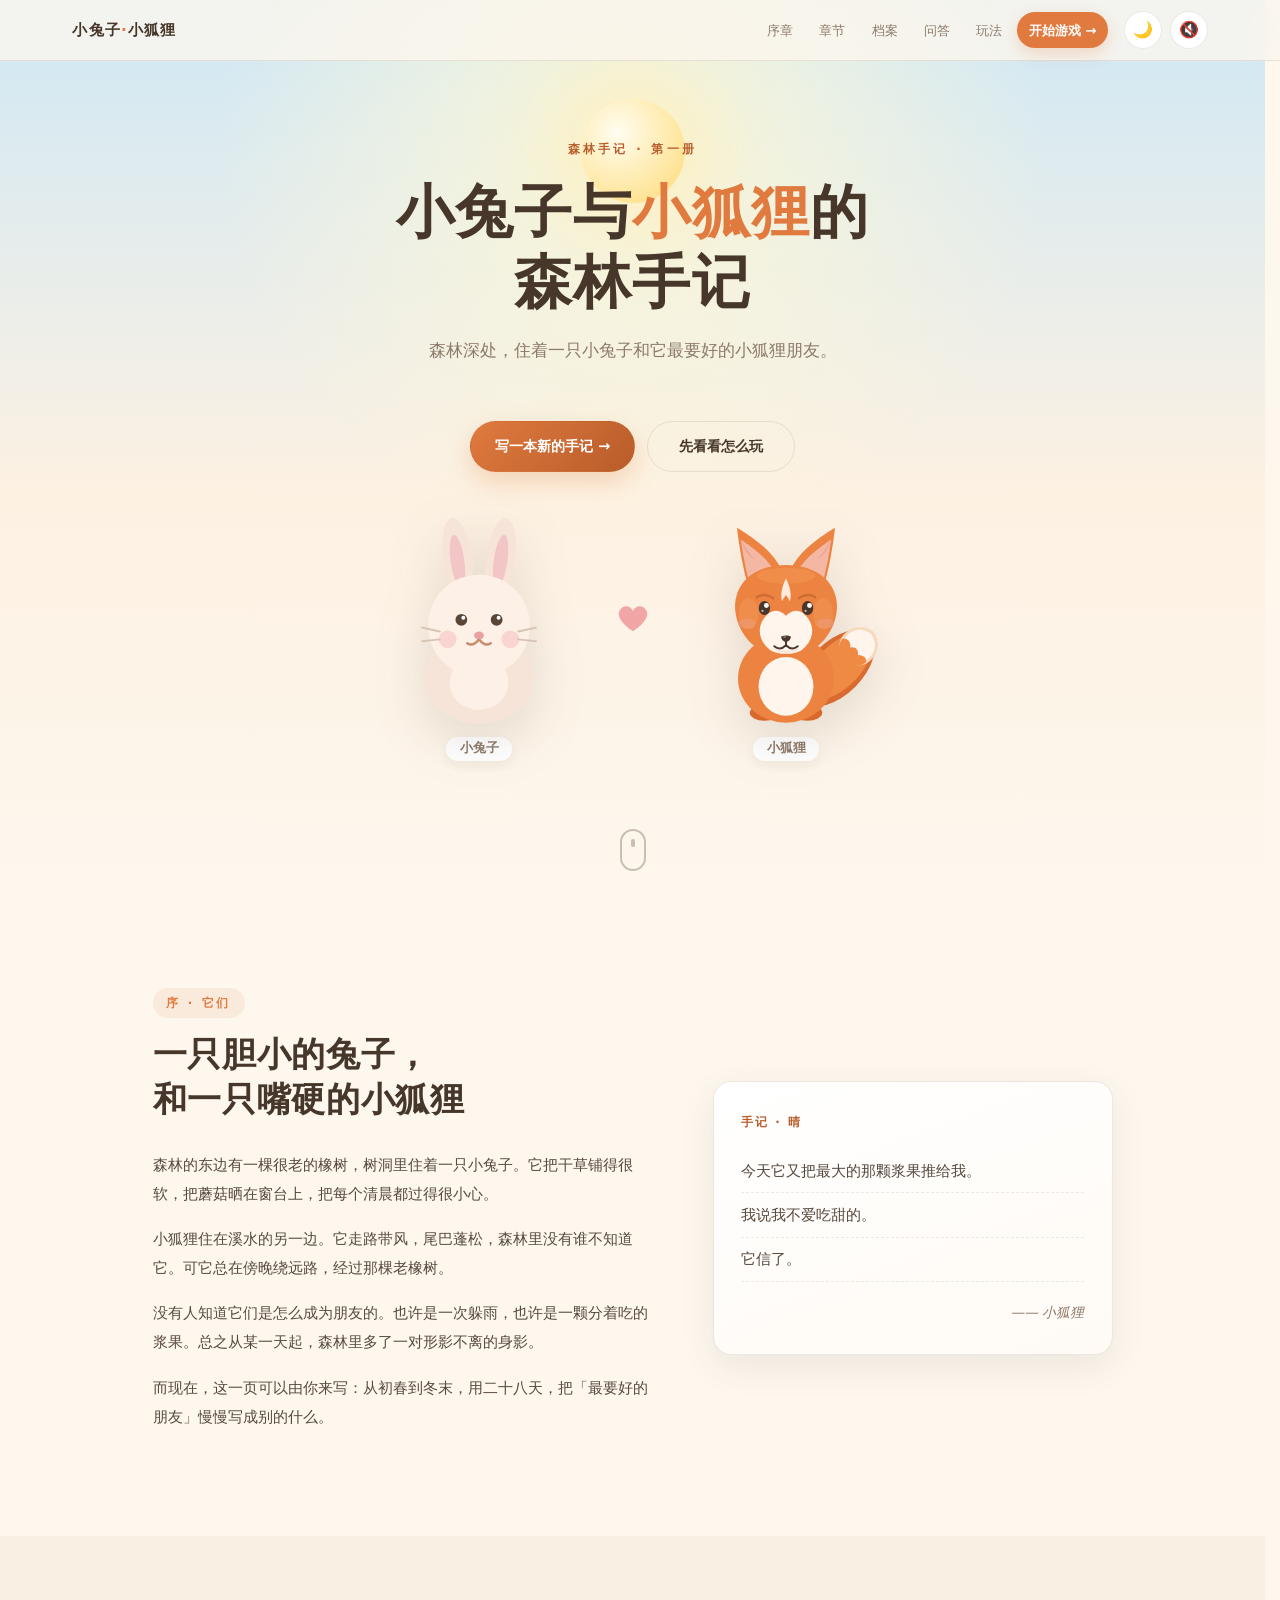
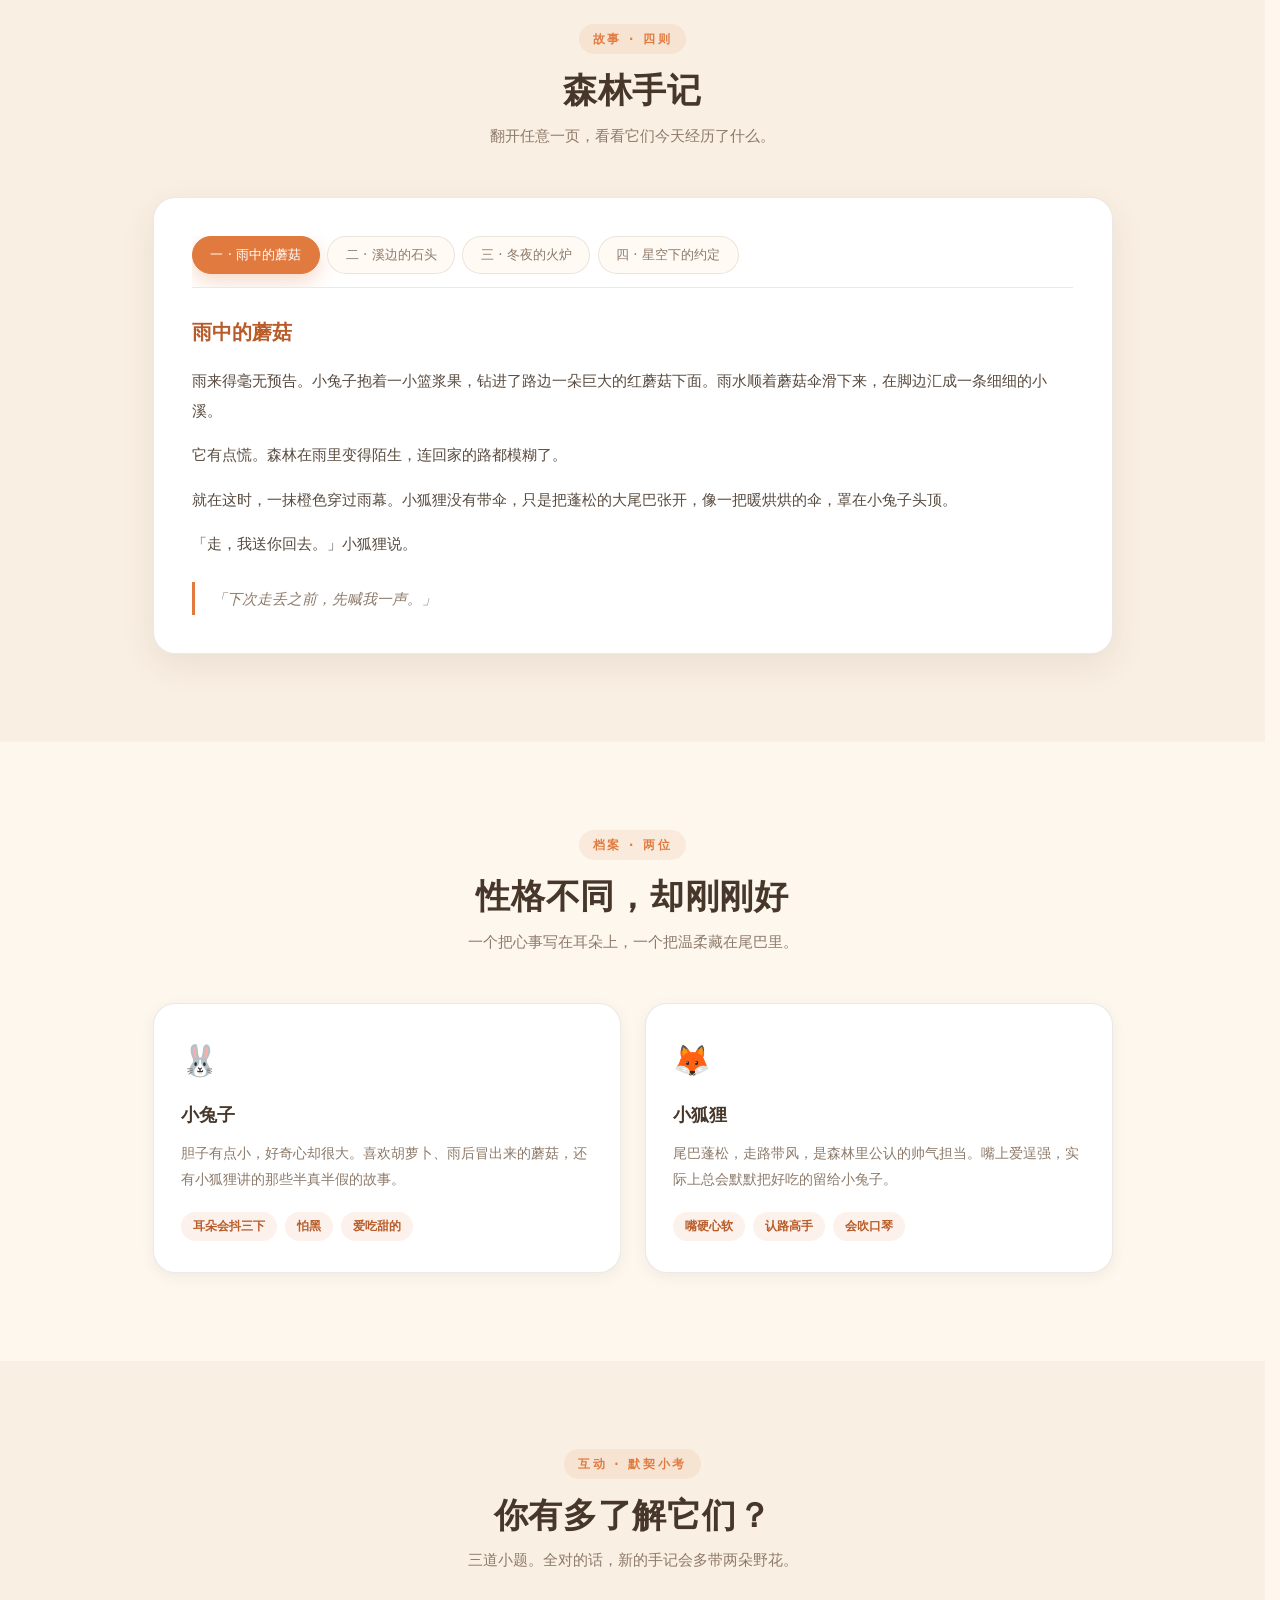
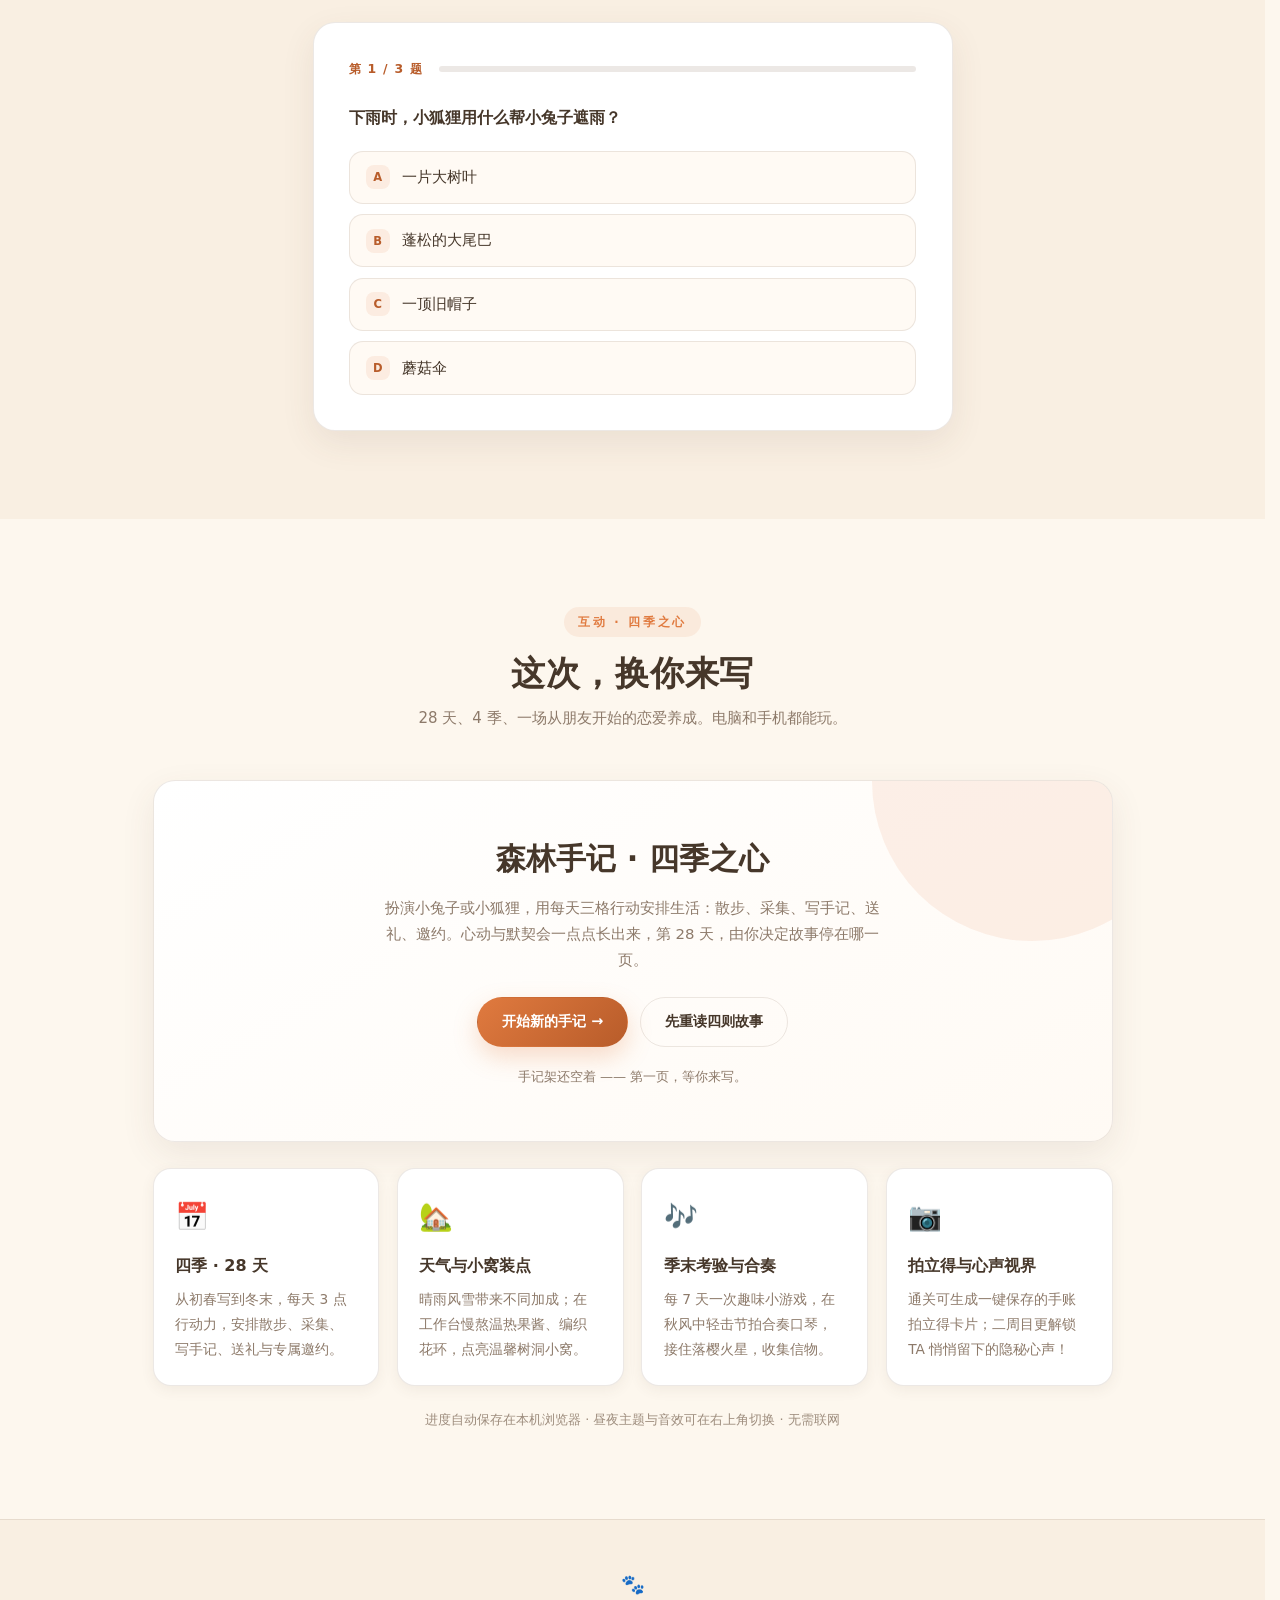
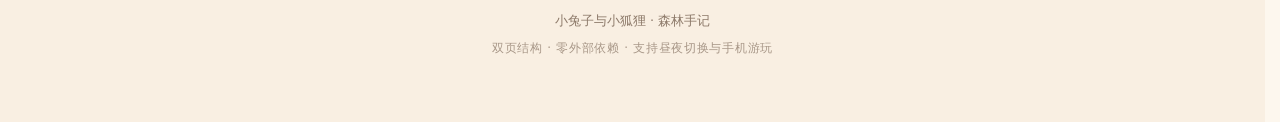
==== commit 9f4fca8d: "feat: add core game assets, layout, and logic scripts" ====
--- a/index.html
+++ b/index.html
@@ -1,4 +1,4 @@
-﻿<!DOCTYPE html>
+<!DOCTYPE html>
 <html lang="zh-CN" data-theme="day">
 <head>
 <meta charset="UTF-8">
@@ -209,9 +209,19 @@
 <script src="assets/js/data.js"></script>
 <script src="assets/js/site.js"></script>
 <script>
+  // 注销所有已注册的 Service Worker 并清空 CacheStorage 缓存
   if ('serviceWorker' in navigator) {
-    navigator.serviceWorker.register('./sw.js').catch((e) => {
-      console.log('Service Worker 注册失败:', e);
+    navigator.serviceWorker.getRegistrations().then(function (registrations) {
+      for (var reg of registrations) {
+        reg.unregister();
+      }
+    });
+  }
+  if ('caches' in window) {
+    caches.keys().then(function (names) {
+      for (var name of names) {
+        caches.delete(name);
+      }
     });
   }
 </script>
